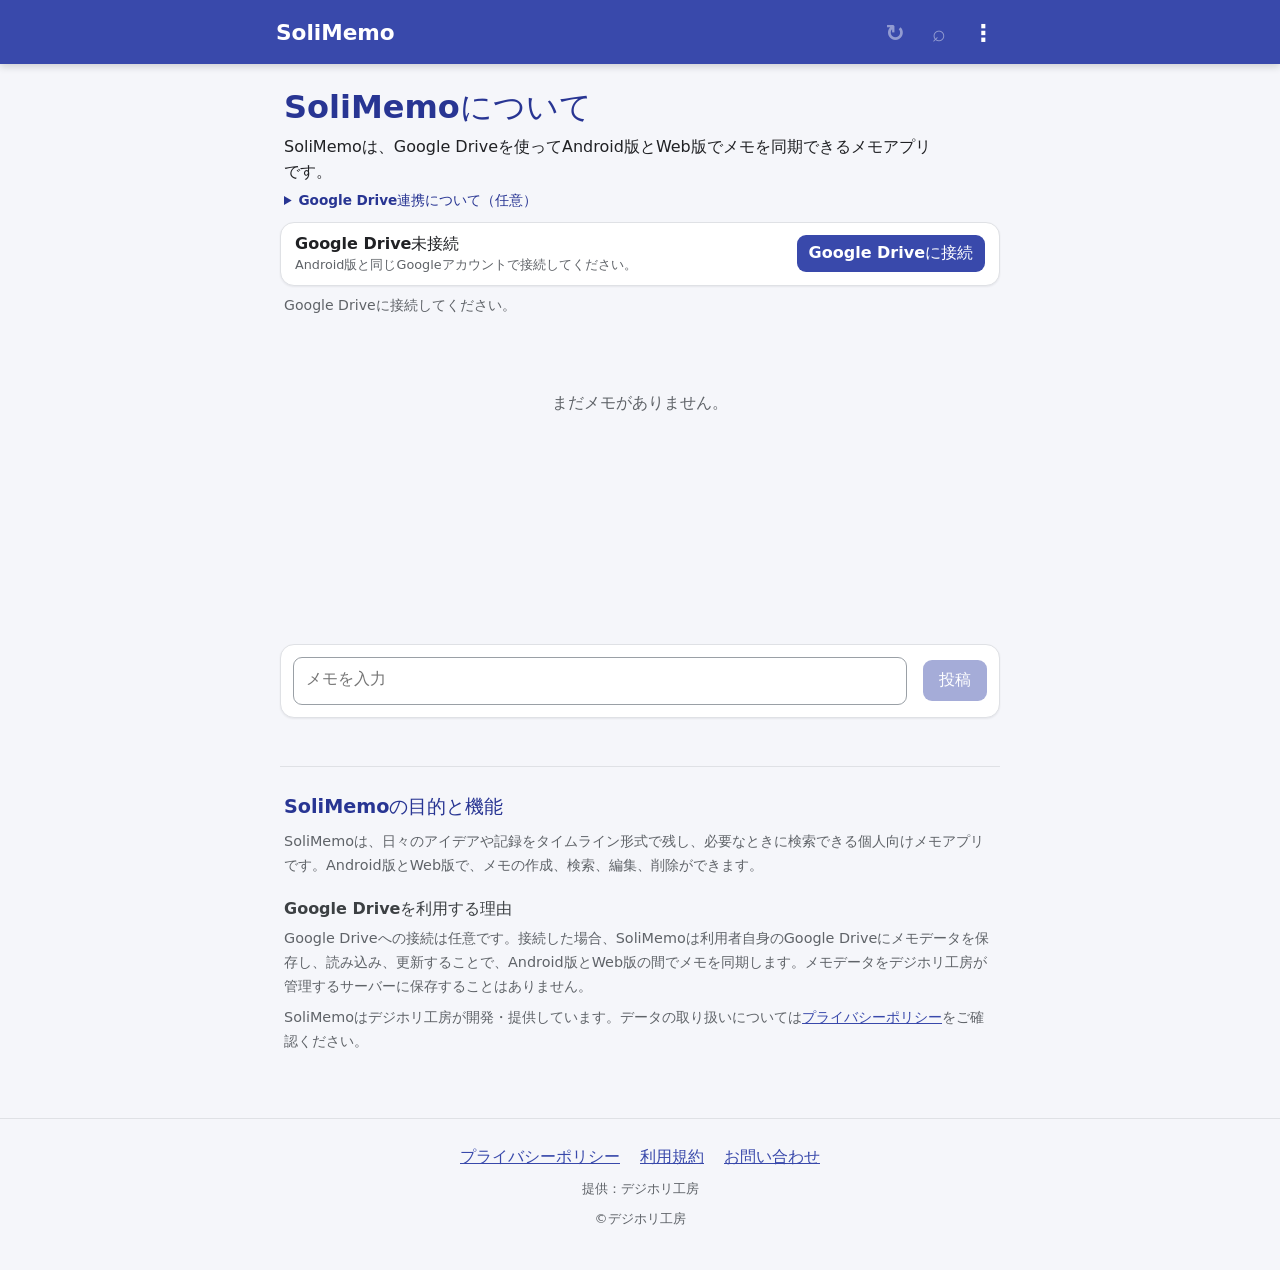
==== web/index.html @ 288d21ca "update of display spec" ====
<!doctype html>
<html lang="ja">
<head>
  <meta charset="utf-8">
  <meta name="viewport" content="width=device-width, initial-scale=1">
  <meta name="referrer" content="no-referrer-when-downgrade">
  <meta name="theme-color" content="#3949ab">
  <meta name="description" content="SoliMemoは、メモを自分の端末とGoogle Driveに保存する、自分専用のタイムライン型メモアプリです。">
  <link rel="canonical" href="https://solimemo.digihori.com/">
  <title>SoliMemo</title>
  <link rel="stylesheet" href="styles.css?v=19">
  <script src="https://accounts.google.com/gsi/client" async></script>
  <script src="config.js"></script>
  <script src="app.js?v=19" defer></script>
</head>
<body>
  <header class="app-bar">
    <div class="bar-content">
      <h1 id="app-title">SoliMemo</h1>
      <div id="header-search" class="header-search" hidden>
        <button id="close-search" class="icon-button" aria-label="検索を閉じる">←</button>
        <input id="search" type="search" placeholder="メモを検索" aria-label="メモを検索" disabled>
        <button id="clear-search" class="icon-button" aria-label="検索語を消去">×</button>
      </div>
      <div class="bar-actions">
        <button id="sync" class="icon-button" disabled title="Driveから再読込" aria-label="Driveから再読込">
          <span class="sync-symbol" aria-hidden="true">↻</span>
          <span id="sync-indicator" class="sync-indicator" hidden aria-hidden="true"></span>
        </button>
        <button id="open-search" class="icon-button" disabled title="メモを検索" aria-label="メモを検索">⌕</button>
        <button id="open-settings" class="icon-button" title="接続設定" aria-label="接続設定">⋮</button>
      </div>
    </div>
  </header>

  <main class="layout">
    <section class="intro" aria-labelledby="intro-title">
      <h2 id="intro-title">SoliMemoについて</h2>
      <p>SoliMemoは、Google Driveを使ってAndroid版とWeb版でメモを同期できるメモアプリです。</p>
      <details class="oauth-purpose">
        <summary>Google Drive連携について（任意）</summary>
        <p>SoliMemoは、利用者自身のGoogle Driveへメモを保存・読込・更新し、Android版とWeb版の間で同期します。メモの内容をデジホリ工房が管理するサーバーへ保存することはありません。</p>
      </details>
    </section>

    <section class="card mobile-web-notice" aria-labelledby="mobile-web-title">
      <h2 id="mobile-web-title">Web版はPCブラウザ向けです</h2>
      <p>スマートフォンではSoliMemo Androidアプリをご利用ください。PCでは次のURLから同じメモを参照・編集できます。</p>
      <p class="web-url">https://solimemo.digihori.com/</p>
      <a class="store-link" href="https://play.google.com/store/apps/details?id=com.digihori.solimemo">Google PlayでAndroidアプリを開く</a>
    </section>

    <section id="connection" class="card connection-card">
      <div>
        <strong id="auth-status">Google Drive未接続</strong>
        <p>Android版と同じGoogleアカウントで接続してください。</p>
      </div>
      <button id="authorize">Google Driveに接続</button>
    </section>

    <section class="memo-workspace" aria-label="メモ">
      <p id="list-status" class="status list-status">Google Driveに接続してください。</p>

      <section id="timeline" class="timeline" aria-live="polite"></section>

      <section class="card composer">
        <label class="visually-hidden" for="new-body">メモの入力</label>
        <textarea id="new-body" rows="1" placeholder="メモを入力"></textarea>
        <div class="composer-actions">
          <span id="create-status" class="status" role="status"></span>
          <button id="create" disabled>投稿</button>
        </div>
      </section>
    </section>

    <section class="app-details" aria-labelledby="app-details-title">
      <h2 id="app-details-title">SoliMemoの目的と機能</h2>
      <p>SoliMemoは、日々のアイデアや記録をタイムライン形式で残し、必要なときに検索できる個人向けメモアプリです。Android版とWeb版で、メモの作成、検索、編集、削除ができます。</p>
      <h3>Google Driveを利用する理由</h3>
      <p>Google Driveへの接続は任意です。接続した場合、SoliMemoは利用者自身のGoogle Driveにメモデータを保存し、読み込み、更新することで、Android版とWeb版の間でメモを同期します。メモデータをデジホリ工房が管理するサーバーに保存することはありません。</p>
      <p>SoliMemoはデジホリ工房が開発・提供しています。データの取り扱いについては<a href="privacy/">プライバシーポリシー</a>をご確認ください。</p>
    </section>
  </main>

  <dialog id="editor">
    <form method="dialog" class="dialog-card">
      <div class="dialog-header">
        <h2 id="editor-title">メモ</h2>
        <button value="cancel" class="icon-button dark" aria-label="閉じる">×</button>
      </div>
      <div id="editor-view" class="editor-view"></div>
      <div id="editor-input" hidden>
        <label for="edit-body">本文</label>
        <textarea id="edit-body" rows="14"></textarea>
      </div>
      <p id="edit-status" class="status" role="status"></p>
      <div class="dialog-actions">
        <button id="delete" type="button" class="danger">削除</button>
        <span class="spacer"></span>
        <button value="cancel" class="secondary">閉じる</button>
        <button id="start-edit" type="button">編集</button>
        <button id="save" type="button" hidden>保存</button>
      </div>
    </form>
  </dialog>

  <dialog id="settings">
    <form method="dialog" class="dialog-card compact">
      <div class="dialog-header">
        <h2>Google Drive接続設定</h2>
        <button value="cancel" class="icon-button dark" aria-label="閉じる">×</button>
      </div>
      <div id="client-id-config">
        <label for="client-id">Google OAuth Web Client ID</label>
        <input id="client-id" type="text" autocomplete="off"
               placeholder="1234567890-xxxxx.apps.googleusercontent.com">
        <p class="hint">開発時のClient IDはこのブラウザ内だけに保存されます。本番版では公開用Client IDを使用します。</p>
      </div>
      <p class="hint">アクセストークンはブラウザのメモリにだけ保持し、デジホリ工房のサーバーへ送信・保存しません。</p>
      <div class="dialog-actions">
        <button id="open-trash" type="button" class="secondary" disabled>ゴミ箱</button>
        <button id="revoke" type="button" class="danger" disabled>接続解除</button>
        <span class="spacer"></span>
        <button value="cancel" class="secondary">閉じる</button>
      </div>
      <details>
        <summary>実行ログ</summary>
        <pre id="log"></pre>
      </details>
    </form>
  </dialog>

  <dialog id="trash-dialog">
    <div class="dialog-card">
      <div class="dialog-header">
        <h2>ゴミ箱</h2>
        <button id="close-trash" class="icon-button dark" aria-label="閉じる">×</button>
      </div>
      <div id="trash-list" class="trash-list"></div>
      <div class="dialog-actions">
        <button id="empty-trash" type="button" class="danger">ゴミ箱を空にする</button>
        <span class="spacer"></span>
        <button id="close-trash-bottom" type="button" class="secondary">閉じる</button>
      </div>
    </div>
  </dialog>

  <footer class="site-footer">
    <nav aria-label="法的情報">
      <a href="privacy/">プライバシーポリシー</a>
      <a href="terms/">利用規約</a>
      <a href="https://github.com/digihori/SoliMemo">お問い合わせ</a>
    </nav>
    <p>提供：デジホリ工房</p>
    <p>©︎デジホリ工房</p>
  </footer>
</body>
</html>
---- web/styles.css ----
:root {
  color-scheme: light;
  font-family: system-ui, -apple-system, BlinkMacSystemFont, "Segoe UI", sans-serif;
  color: #202124;
  background: #f5f6fa;
  font-synthesis: none;
}

* { box-sizing: border-box; }
body { margin: 0; }
button, input, textarea { font: inherit; }
button { cursor: pointer; }
.visually-hidden {
  position: absolute;
  width: 1px;
  height: 1px;
  padding: 0;
  margin: -1px;
  overflow: hidden;
  clip: rect(0, 0, 0, 0);
  white-space: nowrap;
  border: 0;
}

.app-bar {
  position: sticky;
  top: 0;
  z-index: 10;
  color: white;
  background: #3949ab;
  box-shadow: 0 2px 8px #20212433;
}
.bar-content {
  width: min(760px, 100%);
  min-height: 64px;
  margin: auto;
  padding: 0 16px;
  display: flex;
  align-items: center;
  justify-content: space-between;
}
h1 { margin: 0; font-size: 1.35rem; }
.bar-actions { display: flex; align-items: center; gap: 2px; }
.header-search { align-items: center; display: flex; flex: 1; gap: 4px; min-width: 0; }
.header-search[hidden] { display: none; }
.header-search input {
  background: transparent;
  border: 0;
  border-bottom: 1px solid #ffffffaa;
  border-radius: 0;
  color: white;
  min-width: 0;
  outline: 0;
  padding: 8px 4px;
}
.header-search input::placeholder { color: #ffffffbb; }
#sync { position: relative; }
.sync-indicator {
  left: 50%;
  position: absolute;
  top: 50%;
  transform: translate(-50%, -50%);
  width: 14px;
  height: 14px;
  border: 2px solid #ffffff66;
  border-top-color: white;
  border-radius: 50%;
  animation: spin .8s linear infinite;
}
#sync.syncing .sync-symbol { visibility: hidden; }
@keyframes spin {
  from { transform: translate(-50%, -50%) rotate(0deg); }
  to { transform: translate(-50%, -50%) rotate(360deg); }
}

.layout { width: min(720px, calc(100% - 24px)); margin: 12px auto 64px; }
.intro { padding: 8px 4px 12px; }
.intro h2 { color: #283593; font-size: clamp(1.45rem, 4vw, 2rem); line-height: 1.25; margin: 3px 0 8px; }
.intro > p { line-height: 1.55; margin: 0; max-width: 650px; }
.oauth-purpose { color: #283593; font-size: .85rem; margin-top: 7px; }
.oauth-purpose summary { cursor: pointer; font-weight: 650; }
.oauth-purpose p { background: #e8eaf6; border-radius: 9px; line-height: 1.55; margin: 7px 0 0; padding: 10px 12px; }
.card {
  background: white;
  border: 1px solid #dfe1e5;
  border-radius: 14px;
  padding: 18px;
  box-shadow: 0 1px 2px #20212412;
}
.connection-card { display: flex; align-items: center; justify-content: space-between; gap: 12px; padding: 11px 14px; }
.connection-card p { margin: 2px 0 0; color: #5f6368; font-size: .8rem; }
.connection-card button { flex-shrink: 0; padding: 8px 12px; }
.connection-card.connected { border-color: #81c995; background: #f0fff4; }
.mobile-web-notice { display: none; }
.memo-workspace {
  display: grid;
  grid-template-rows: auto minmax(0, 1fr) auto;
  height: clamp(340px, 48dvh, 500px);
}
.composer {
  display: grid;
  gap: 8px;
  grid-template-columns: minmax(0, 1fr) auto;
  margin-top: 12px;
  padding: 12px;
}
.composer textarea { max-height: 128px; min-height: 48px; resize: none; }
label { display: block; font-weight: 650; margin-bottom: 8px; }
input, textarea {
  width: 100%;
  border: 1px solid #9aa0a6;
  border-radius: 9px;
  padding: 11px 12px;
  background: white;
  color: inherit;
  resize: vertical;
}
input:focus, textarea:focus { outline: 3px solid #c5cae9; border-color: #3949ab; }
.composer-actions { display: flex; align-items: center; gap: 8px; }
.composer-actions .status { margin: 0; max-width: 180px; }

button {
  border: 0;
  border-radius: 9px;
  padding: 10px 16px;
  color: white;
  background: #3949ab;
  font-weight: 650;
}
button:hover:not(:disabled) { filter: brightness(.93); }
button:disabled { opacity: .45; cursor: not-allowed; }
button.secondary { background: #e8eaed; color: #202124; }
button.danger { background: #b3261e; }
.icon-button { width: 42px; height: 42px; padding: 0; border-radius: 50%; background: transparent; font-size: 1.45rem; }
.icon-button.dark { color: #202124; }

.status, .hint { color: #5f6368; font-size: .88rem; }
.status { margin: 8px 4px; min-height: 1.2em; }
.list-status { margin-block: 10px; }
.status.success { color: #137333; font-weight: 650; }
.status.error { color: #b3261e; font-weight: 650; }

.timeline {
  display: grid;
  gap: 10px;
  min-height: 0;
  overflow-anchor: none;
  overflow-y: auto;
  overscroll-behavior: contain;
  padding: 4px 0 12px;
  scroll-padding-bottom: 12px;
}
.note {
  background: white;
  border: 1px solid #dfe1e5;
  border-radius: 12px;
  padding: 15px 17px;
  cursor: pointer;
  box-shadow: 0 1px 2px #20212410;
}
.note:hover { border-color: #9fa8da; box-shadow: 0 3px 10px #20212416; }
.note h2 { font-size: 1rem; margin: 0 0 7px; }
.note p { white-space: pre-wrap; overflow-wrap: anywhere; margin: 0; line-height: 1.55; }
.note time { display: block; margin-top: 10px; color: #5f6368; font-size: .78rem; }
.note a, .trash-note a { color: #3949ab; text-decoration: underline; }
.note-url-row { display: flex; align-items: center; gap: 8px; margin-top: 8px; min-width: 0; }
.note-url { display: block; min-width: 0; overflow: hidden; text-overflow: ellipsis; white-space: nowrap; }
.note-url-row span { flex: none; color: #5f6368; font-size: .78rem; }
.trash-list { display: grid; gap: 10px; max-height: 60vh; overflow-y: auto; }
.trash-note { border: 1px solid #dfe1e5; border-radius: 10px; padding: 12px; }
.trash-note p { margin: 0; white-space: pre-wrap; overflow-wrap: anywhere; }
.trash-note time { display: block; margin-top: 8px; color: #5f6368; font-size: .78rem; }
.trash-note .dialog-actions { margin-top: 8px; }
.empty { text-align: center; color: #5f6368; padding: 48px 16px; }
body.searching .composer { display: none; }
body.searching .memo-workspace { grid-template-rows: auto minmax(0, 1fr); }

.app-details {
  border-top: 1px solid #dfe1e5;
  color: #5f6368;
  font-size: .9rem;
  line-height: 1.65;
  margin-top: 48px;
  padding: 24px 4px 0;
}
.app-details h2 { color: #283593; font-size: 1.2rem; margin: 0 0 8px; }
.app-details h3 { color: #3c4043; font-size: 1rem; margin: 18px 0 5px; }
.app-details p { margin: 0 0 8px; }
.app-details a { color: #3949ab; }

dialog { border: 0; border-radius: 16px; padding: 0; width: min(620px, calc(100% - 24px)); box-shadow: 0 18px 60px #0005; }
dialog::backdrop { background: #20212488; }
.dialog-card { padding: 22px; }
.dialog-card.compact { max-width: 560px; }
.editor-view { min-height: 280px; max-height: 60vh; overflow-y: auto; white-space: pre-wrap; overflow-wrap: anywhere; line-height: 1.6; }
.editor-view a { color: #3949ab; text-decoration: underline; }
.dialog-header { display: flex; justify-content: space-between; align-items: center; margin-bottom: 18px; }
.dialog-header h2 { margin: 0; font-size: 1.25rem; }
.dialog-card label:not(:first-of-type) { margin-top: 16px; }
.dialog-actions { display: flex; gap: 8px; align-items: center; margin-top: 18px; }
.spacer { flex: 1; }
details { margin-top: 20px; }
pre { background: #202124; color: #e8eaed; border-radius: 8px; padding: 12px; max-height: 200px; overflow: auto; white-space: pre-wrap; font-size: .76rem; }

.site-footer { border-top: 1px solid #dfe1e5; color: #5f6368; padding: 28px 16px 42px; text-align: center; }
.site-footer nav { display: flex; flex-wrap: wrap; gap: 12px 20px; justify-content: center; }
.site-footer a { color: #3949ab; }
.site-footer p { font-size: .82rem; margin: 12px 0 0; }

.legal-layout { width: min(760px, calc(100% - 32px)); margin: 32px auto 64px; }
.legal-layout article { background: white; border: 1px solid #dfe1e5; border-radius: 14px; line-height: 1.8; padding: clamp(20px, 5vw, 40px); }
.legal-layout h1 { color: #283593; font-size: 1.8rem; }
.legal-layout h2 { font-size: 1.2rem; margin-top: 2rem; }
.legal-layout a { color: #3949ab; }
.legal-layout .back-link { display: inline-block; margin-bottom: 18px; }

@media (max-width: 520px) {
  .layout { width: min(100% - 16px, 720px); margin-top: 8px; }
  .intro { padding: 4px 4px 8px; }
  .intro h2 { font-size: 1.12rem; margin: 1px 0 4px; }
  .intro > p { font-size: .8rem; line-height: 1.4; }
  .oauth-purpose { font-size: .76rem; margin-top: 4px; }
  .bar-actions,
  .connection-card,
  .memo-workspace { display: none; }
  .mobile-web-notice {
    display: block;
    margin-top: 8px;
    padding: 16px;
  }
  .mobile-web-notice h2 { color: #283593; font-size: 1.05rem; margin: 0 0 8px; }
  .mobile-web-notice p { font-size: .86rem; line-height: 1.6; margin: 0 0 10px; }
  .mobile-web-notice .web-url { color: #3949ab; font-weight: 650; overflow-wrap: anywhere; }
  .store-link { color: #3949ab; font-size: .86rem; font-weight: 650; }
  .dialog-actions { flex-wrap: wrap; }
  .dialog-actions .spacer { min-width: 20px; }
}
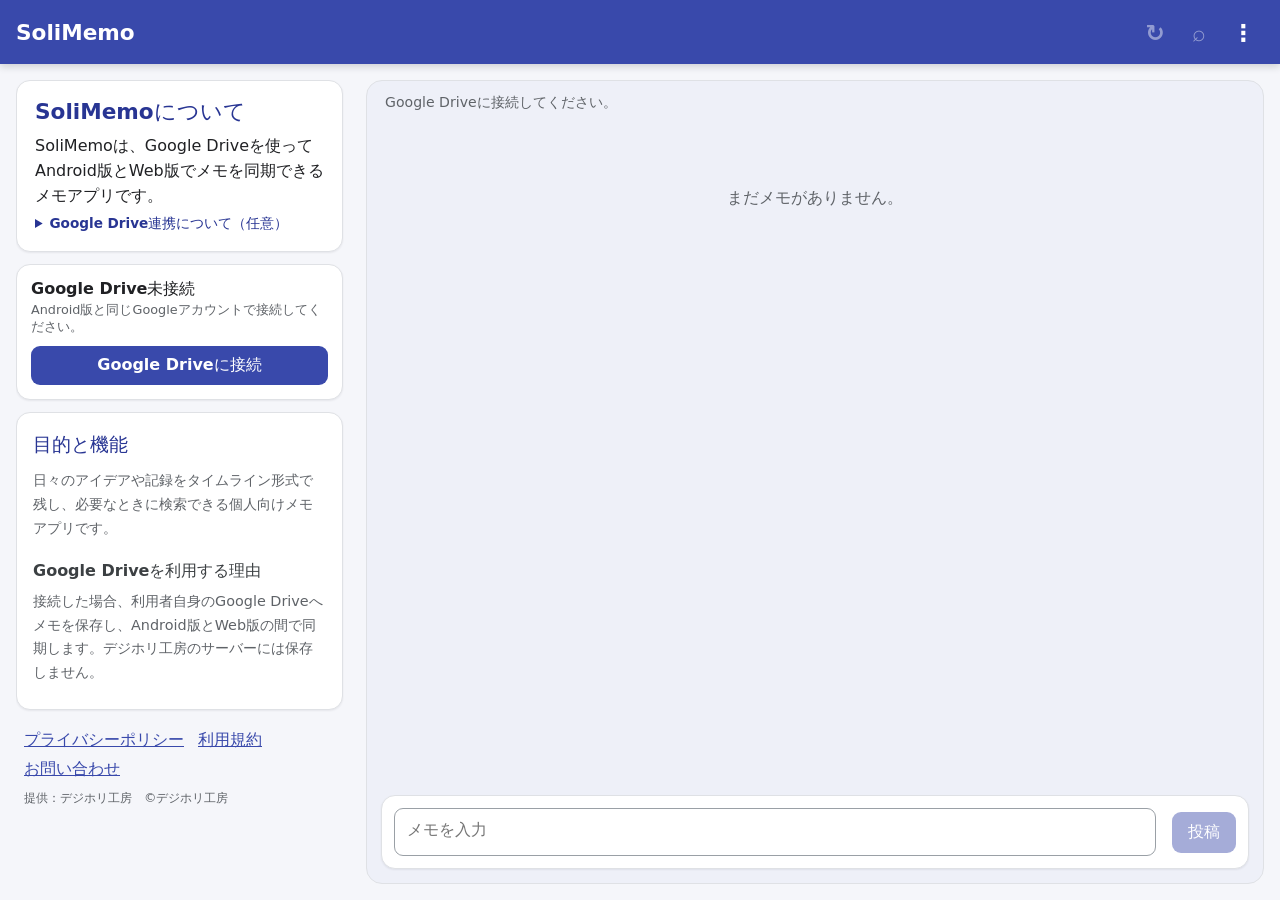
==== commit b45fd0ab: "update of display spec" ====
--- a/web/index.html
+++ b/web/index.html
@@ -8,10 +8,10 @@
   <meta name="description" content="SoliMemoは、メモを自分の端末とGoogle Driveに保存する、自分専用のタイムライン型メモアプリです。">
   <link rel="canonical" href="https://solimemo.digihori.com/">
   <title>SoliMemo</title>
-  <link rel="stylesheet" href="styles.css?v=19">
+  <link rel="stylesheet" href="styles.css?v=20">
   <script src="https://accounts.google.com/gsi/client" async></script>
   <script src="config.js"></script>
-  <script src="app.js?v=19" defer></script>
+  <script src="app.js?v=20" defer></script>
 </head>
 <body>
   <header class="app-bar">
@@ -34,15 +34,6 @@
   </header>
 
   <main class="layout">
-    <section class="intro" aria-labelledby="intro-title">
-      <h2 id="intro-title">SoliMemoについて</h2>
-      <p>SoliMemoは、Google Driveを使ってAndroid版とWeb版でメモを同期できるメモアプリです。</p>
-      <details class="oauth-purpose">
-        <summary>Google Drive連携について（任意）</summary>
-        <p>SoliMemoは、利用者自身のGoogle Driveへメモを保存・読込・更新し、Android版とWeb版の間で同期します。メモの内容をデジホリ工房が管理するサーバーへ保存することはありません。</p>
-      </details>
-    </section>
-
     <section class="card mobile-web-notice" aria-labelledby="mobile-web-title">
       <h2 id="mobile-web-title">Web版はPCブラウザ向けです</h2>
       <p>スマートフォンではSoliMemo Androidアプリをご利用ください。PCでは次のURLから同じメモを参照・編集できます。</p>
@@ -50,13 +41,40 @@
       <a class="store-link" href="https://play.google.com/store/apps/details?id=com.digihori.solimemo">Google PlayでAndroidアプリを開く</a>
     </section>
 
-    <section id="connection" class="card connection-card">
-      <div>
-        <strong id="auth-status">Google Drive未接続</strong>
-        <p>Android版と同じGoogleアカウントで接続してください。</p>
-      </div>
-      <button id="authorize">Google Driveに接続</button>
-    </section>
+    <aside class="sidebar" aria-label="SoliMemoとGoogle Driveについて">
+      <section class="card intro" aria-labelledby="intro-title">
+        <h2 id="intro-title">SoliMemoについて</h2>
+        <p>SoliMemoは、Google Driveを使ってAndroid版とWeb版でメモを同期できるメモアプリです。</p>
+        <details class="oauth-purpose">
+          <summary>Google Drive連携について（任意）</summary>
+          <p>SoliMemoは、利用者自身のGoogle Driveへメモを保存・読込・更新し、Android版とWeb版の間で同期します。メモの内容をデジホリ工房が管理するサーバーへ保存することはありません。</p>
+        </details>
+      </section>
+
+      <section id="connection" class="card connection-card">
+        <div>
+          <strong id="auth-status">Google Drive未接続</strong>
+          <p>Android版と同じGoogleアカウントで接続してください。</p>
+        </div>
+        <button id="authorize">Google Driveに接続</button>
+      </section>
+
+      <section class="card app-details" aria-labelledby="app-details-title">
+        <h2 id="app-details-title">目的と機能</h2>
+        <p>日々のアイデアや記録をタイムライン形式で残し、必要なときに検索できる個人向けメモアプリです。</p>
+        <h3>Google Driveを利用する理由</h3>
+        <p>接続した場合、利用者自身のGoogle Driveへメモを保存し、Android版とWeb版の間で同期します。デジホリ工房のサーバーには保存しません。</p>
+      </section>
+
+      <footer class="site-footer">
+        <nav aria-label="法的情報">
+          <a href="privacy/">プライバシーポリシー</a>
+          <a href="terms/">利用規約</a>
+          <a href="https://github.com/digihori/SoliMemo">お問い合わせ</a>
+        </nav>
+        <p>提供：デジホリ工房　©︎デジホリ工房</p>
+      </footer>
+    </aside>
 
     <section class="memo-workspace" aria-label="メモ">
       <p id="list-status" class="status list-status">Google Driveに接続してください。</p>
@@ -71,14 +89,6 @@
           <button id="create" disabled>投稿</button>
         </div>
       </section>
-    </section>
-
-    <section class="app-details" aria-labelledby="app-details-title">
-      <h2 id="app-details-title">SoliMemoの目的と機能</h2>
-      <p>SoliMemoは、日々のアイデアや記録をタイムライン形式で残し、必要なときに検索できる個人向けメモアプリです。Android版とWeb版で、メモの作成、検索、編集、削除ができます。</p>
-      <h3>Google Driveを利用する理由</h3>
-      <p>Google Driveへの接続は任意です。接続した場合、SoliMemoは利用者自身のGoogle Driveにメモデータを保存し、読み込み、更新することで、Android版とWeb版の間でメモを同期します。メモデータをデジホリ工房が管理するサーバーに保存することはありません。</p>
-      <p>SoliMemoはデジホリ工房が開発・提供しています。データの取り扱いについては<a href="privacy/">プライバシーポリシー</a>をご確認ください。</p>
     </section>
   </main>
 
@@ -145,14 +155,5 @@
     </div>
   </dialog>
 
-  <footer class="site-footer">
-    <nav aria-label="法的情報">
-      <a href="privacy/">プライバシーポリシー</a>
-      <a href="terms/">利用規約</a>
-      <a href="https://github.com/digihori/SoliMemo">お問い合わせ</a>
-    </nav>
-    <p>提供：デジホリ工房</p>
-    <p>©︎デジホリ工房</p>
-  </footer>
 </body>
 </html>
--- a/web/styles.css
+++ b/web/styles.css
@@ -31,7 +31,7 @@
   box-shadow: 0 2px 8px #20212433;
 }
 .bar-content {
-  width: min(760px, 100%);
+  width: min(1280px, 100%);
   min-height: 64px;
   margin: auto;
   padding: 0 16px;
@@ -73,9 +73,25 @@
   to { transform: translate(-50%, -50%) rotate(360deg); }
 }
 
-.layout { width: min(720px, calc(100% - 24px)); margin: 12px auto 64px; }
-.intro { padding: 8px 4px 12px; }
-.intro h2 { color: #283593; font-size: clamp(1.45rem, 4vw, 2rem); line-height: 1.25; margin: 3px 0 8px; }
+.layout {
+  width: min(1280px, calc(100% - 32px));
+  margin: 16px auto;
+  display: grid;
+  grid-template-columns: minmax(280px, 330px) minmax(0, 1fr);
+  gap: 20px;
+}
+.sidebar {
+  align-self: start;
+  display: grid;
+  gap: 12px;
+  max-height: calc(100dvh - 96px);
+  overflow-y: auto;
+  padding-right: 3px;
+  position: sticky;
+  top: 80px;
+}
+.intro { padding: 16px; }
+.intro h2 { color: #283593; font-size: 1.35rem; line-height: 1.25; margin: 0 0 8px; }
 .intro > p { line-height: 1.55; margin: 0; max-width: 650px; }
 .oauth-purpose { color: #283593; font-size: .85rem; margin-top: 7px; }
 .oauth-purpose summary { cursor: pointer; font-weight: 650; }
@@ -87,15 +103,20 @@
   padding: 18px;
   box-shadow: 0 1px 2px #20212412;
 }
-.connection-card { display: flex; align-items: center; justify-content: space-between; gap: 12px; padding: 11px 14px; }
+.connection-card { display: grid; gap: 10px; padding: 14px; }
 .connection-card p { margin: 2px 0 0; color: #5f6368; font-size: .8rem; }
-.connection-card button { flex-shrink: 0; padding: 8px 12px; }
+.connection-card button { padding: 9px 12px; width: 100%; }
 .connection-card.connected { border-color: #81c995; background: #f0fff4; }
 .mobile-web-notice { display: none; }
 .memo-workspace {
+  background: #eef0f8;
+  border: 1px solid #dfe1e5;
+  border-radius: 16px;
   display: grid;
   grid-template-rows: auto minmax(0, 1fr) auto;
-  height: clamp(340px, 48dvh, 500px);
+  height: calc(100dvh - 96px);
+  min-height: 520px;
+  padding: 0 14px 14px;
 }
 .composer {
   display: grid;
@@ -136,7 +157,7 @@
 
 .status, .hint { color: #5f6368; font-size: .88rem; }
 .status { margin: 8px 4px; min-height: 1.2em; }
-.list-status { margin-block: 10px; }
+.list-status { margin-block: 12px 8px; }
 .status.success { color: #137333; font-weight: 650; }
 .status.error { color: #b3261e; font-weight: 650; }
 
@@ -176,12 +197,10 @@
 body.searching .memo-workspace { grid-template-rows: auto minmax(0, 1fr); }
 
 .app-details {
-  border-top: 1px solid #dfe1e5;
   color: #5f6368;
   font-size: .9rem;
   line-height: 1.65;
-  margin-top: 48px;
-  padding: 24px 4px 0;
+  padding: 16px;
 }
 .app-details h2 { color: #283593; font-size: 1.2rem; margin: 0 0 8px; }
 .app-details h3 { color: #3c4043; font-size: 1rem; margin: 18px 0 5px; }
@@ -202,10 +221,10 @@
 details { margin-top: 20px; }
 pre { background: #202124; color: #e8eaed; border-radius: 8px; padding: 12px; max-height: 200px; overflow: auto; white-space: pre-wrap; font-size: .76rem; }
 
-.site-footer { border-top: 1px solid #dfe1e5; color: #5f6368; padding: 28px 16px 42px; text-align: center; }
-.site-footer nav { display: flex; flex-wrap: wrap; gap: 12px 20px; justify-content: center; }
+.site-footer { color: #5f6368; padding: 8px 8px 16px; text-align: left; }
+.site-footer nav { display: flex; flex-wrap: wrap; gap: 8px 14px; }
 .site-footer a { color: #3949ab; }
-.site-footer p { font-size: .82rem; margin: 12px 0 0; }
+.site-footer p { font-size: .78rem; margin: 10px 0 0; }
 
 .legal-layout { width: min(760px, calc(100% - 32px)); margin: 32px auto 64px; }
 .legal-layout article { background: white; border: 1px solid #dfe1e5; border-radius: 14px; line-height: 1.8; padding: clamp(20px, 5vw, 40px); }
@@ -214,8 +233,20 @@
 .legal-layout a { color: #3949ab; }
 .legal-layout .back-link { display: inline-block; margin-bottom: 18px; }
 
+@media (max-width: 860px) {
+  .layout { grid-template-columns: 1fr; width: min(720px, calc(100% - 24px)); }
+  .sidebar { max-height: none; overflow: visible; position: static; }
+  .memo-workspace { height: min(680px, calc(100dvh - 96px)); }
+}
+
+@media (min-width: 521px) and (max-width: 860px) {
+  .memo-workspace { grid-row: 1; }
+  .sidebar { grid-row: 2; }
+}
+
 @media (max-width: 520px) {
   .layout { width: min(100% - 16px, 720px); margin-top: 8px; }
+  .sidebar { gap: 8px; }
   .intro { padding: 4px 4px 8px; }
   .intro h2 { font-size: 1.12rem; margin: 1px 0 4px; }
   .intro > p { font-size: .8rem; line-height: 1.4; }
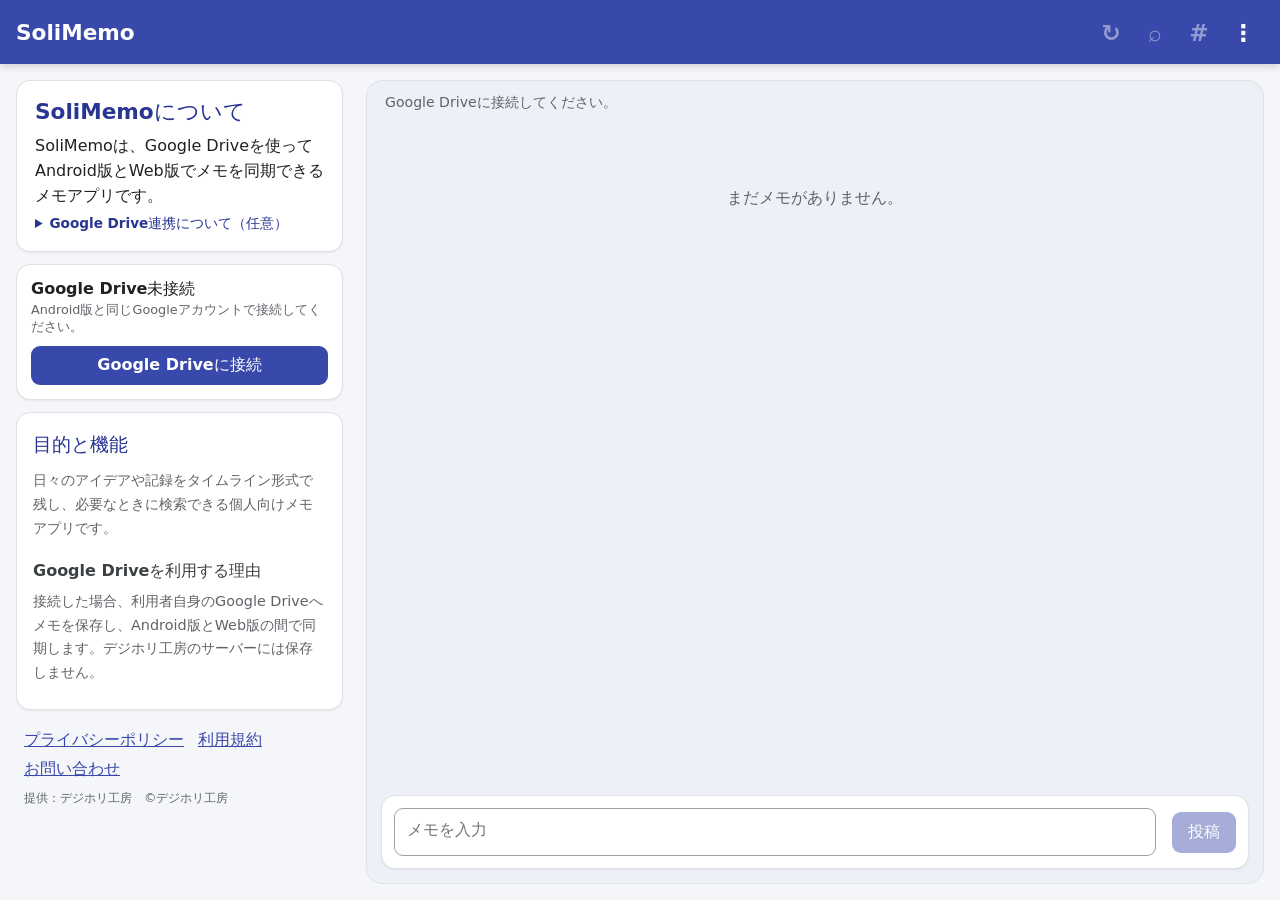
==== commit 5ee85851: "support for tag and pin" ====
--- a/web/index.html
+++ b/web/index.html
@@ -8,10 +8,10 @@
   <meta name="description" content="SoliMemoは、メモを自分の端末とGoogle Driveに保存する、自分専用のタイムライン型メモアプリです。">
   <link rel="canonical" href="https://solimemo.digihori.com/">
   <title>SoliMemo</title>
-  <link rel="stylesheet" href="styles.css?v=20">
+  <link rel="stylesheet" href="styles.css?v=21">
   <script src="https://accounts.google.com/gsi/client" async></script>
   <script src="config.js"></script>
-  <script src="app.js?v=20" defer></script>
+  <script src="app.js?v=21" defer></script>
 </head>
 <body>
   <header class="app-bar">
@@ -28,6 +28,7 @@
           <span id="sync-indicator" class="sync-indicator" hidden aria-hidden="true"></span>
         </button>
         <button id="open-search" class="icon-button" disabled title="メモを検索" aria-label="メモを検索">⌕</button>
+        <button id="open-tags" class="icon-button" disabled title="タグで絞り込み" aria-label="タグで絞り込み">#</button>
         <button id="open-settings" class="icon-button" title="接続設定" aria-label="接続設定">⋮</button>
       </div>
     </div>
@@ -99,13 +100,22 @@
         <button value="cancel" class="icon-button dark" aria-label="閉じる">×</button>
       </div>
       <div id="editor-view" class="editor-view"></div>
+      <div id="editor-tags" class="tag-list"></div>
       <div id="editor-input" hidden>
         <label for="edit-body">本文</label>
         <textarea id="edit-body" rows="14"></textarea>
+        <label for="edit-tag-input">タグ（最大10件）</label>
+        <div id="edit-tags-list" class="tag-list editable-tags"></div>
+        <div class="tag-input-row">
+          <input id="edit-tag-input" type="text" maxlength="30" list="tag-suggestions" placeholder="タグ名">
+          <button id="add-tag" type="button" class="secondary">追加</button>
+        </div>
+        <datalist id="tag-suggestions"></datalist>
       </div>
       <p id="edit-status" class="status" role="status"></p>
       <div class="dialog-actions">
         <button id="delete" type="button" class="danger">削除</button>
+        <button id="toggle-pin" type="button" class="secondary">ピン留め</button>
         <span class="spacer"></span>
         <button value="cancel" class="secondary">閉じる</button>
         <button id="start-edit" type="button">編集</button>
@@ -155,5 +165,20 @@
     </div>
   </dialog>
 
+  <dialog id="tags-dialog">
+    <div class="dialog-card compact">
+      <div class="dialog-header">
+        <h2>タグで絞り込み</h2>
+        <button id="close-tags" class="icon-button dark" aria-label="閉じる">×</button>
+      </div>
+      <div id="tag-filter-list" class="tag-filter-list"></div>
+      <div class="dialog-actions">
+        <button id="clear-tag-filter" type="button" class="secondary">絞り込みを解除</button>
+        <span class="spacer"></span>
+        <button id="close-tags-bottom" type="button" class="secondary">閉じる</button>
+      </div>
+    </div>
+  </dialog>
+
 </body>
 </html>
--- a/web/styles.css
+++ b/web/styles.css
@@ -187,6 +187,16 @@
 .note-url-row { display: flex; align-items: center; gap: 8px; margin-top: 8px; min-width: 0; }
 .note-url { display: block; min-width: 0; overflow: hidden; text-overflow: ellipsis; white-space: nowrap; }
 .note-url-row span { flex: none; color: #5f6368; font-size: .78rem; }
+.pinned-divider { align-items: center; color: #283593; display: flex; font-size: .82rem; font-weight: 700; gap: 10px; margin: 8px 4px 0; }
+.pinned-divider::after { background: #9fa8da; content: ""; flex: 1; height: 1px; }
+.tag-list { display: flex; flex-wrap: wrap; gap: 5px; margin-top: 8px; }
+.tag-chip { background: #e8eaf6; border-radius: 999px; color: #283593; font-size: .75rem; padding: 3px 8px; }
+.tag-more { color: #5f6368; font-size: .75rem; padding: 3px 2px; }
+.tag-filter-list { display: flex; flex-wrap: wrap; gap: 8px; max-height: 50vh; overflow-y: auto; }
+.tag-filter { padding: 7px 11px; }
+.tag-filter.active { background: #283593; }
+.tag-chip.editable { border: 0; color: #283593; font-weight: 600; }
+.tag-input-row { display: grid; grid-template-columns: minmax(0, 1fr) auto; gap: 8px; }
 .trash-list { display: grid; gap: 10px; max-height: 60vh; overflow-y: auto; }
 .trash-note { border: 1px solid #dfe1e5; border-radius: 10px; padding: 12px; }
 .trash-note p { margin: 0; white-space: pre-wrap; overflow-wrap: anywhere; }
@@ -212,6 +222,7 @@
 .dialog-card { padding: 22px; }
 .dialog-card.compact { max-width: 560px; }
 .editor-view { min-height: 280px; max-height: 60vh; overflow-y: auto; white-space: pre-wrap; overflow-wrap: anywhere; line-height: 1.6; }
+.editor-view + .tag-list { margin-bottom: 12px; }
 .editor-view a { color: #3949ab; text-decoration: underline; }
 .dialog-header { display: flex; justify-content: space-between; align-items: center; margin-bottom: 18px; }
 .dialog-header h2 { margin: 0; font-size: 1.25rem; }
